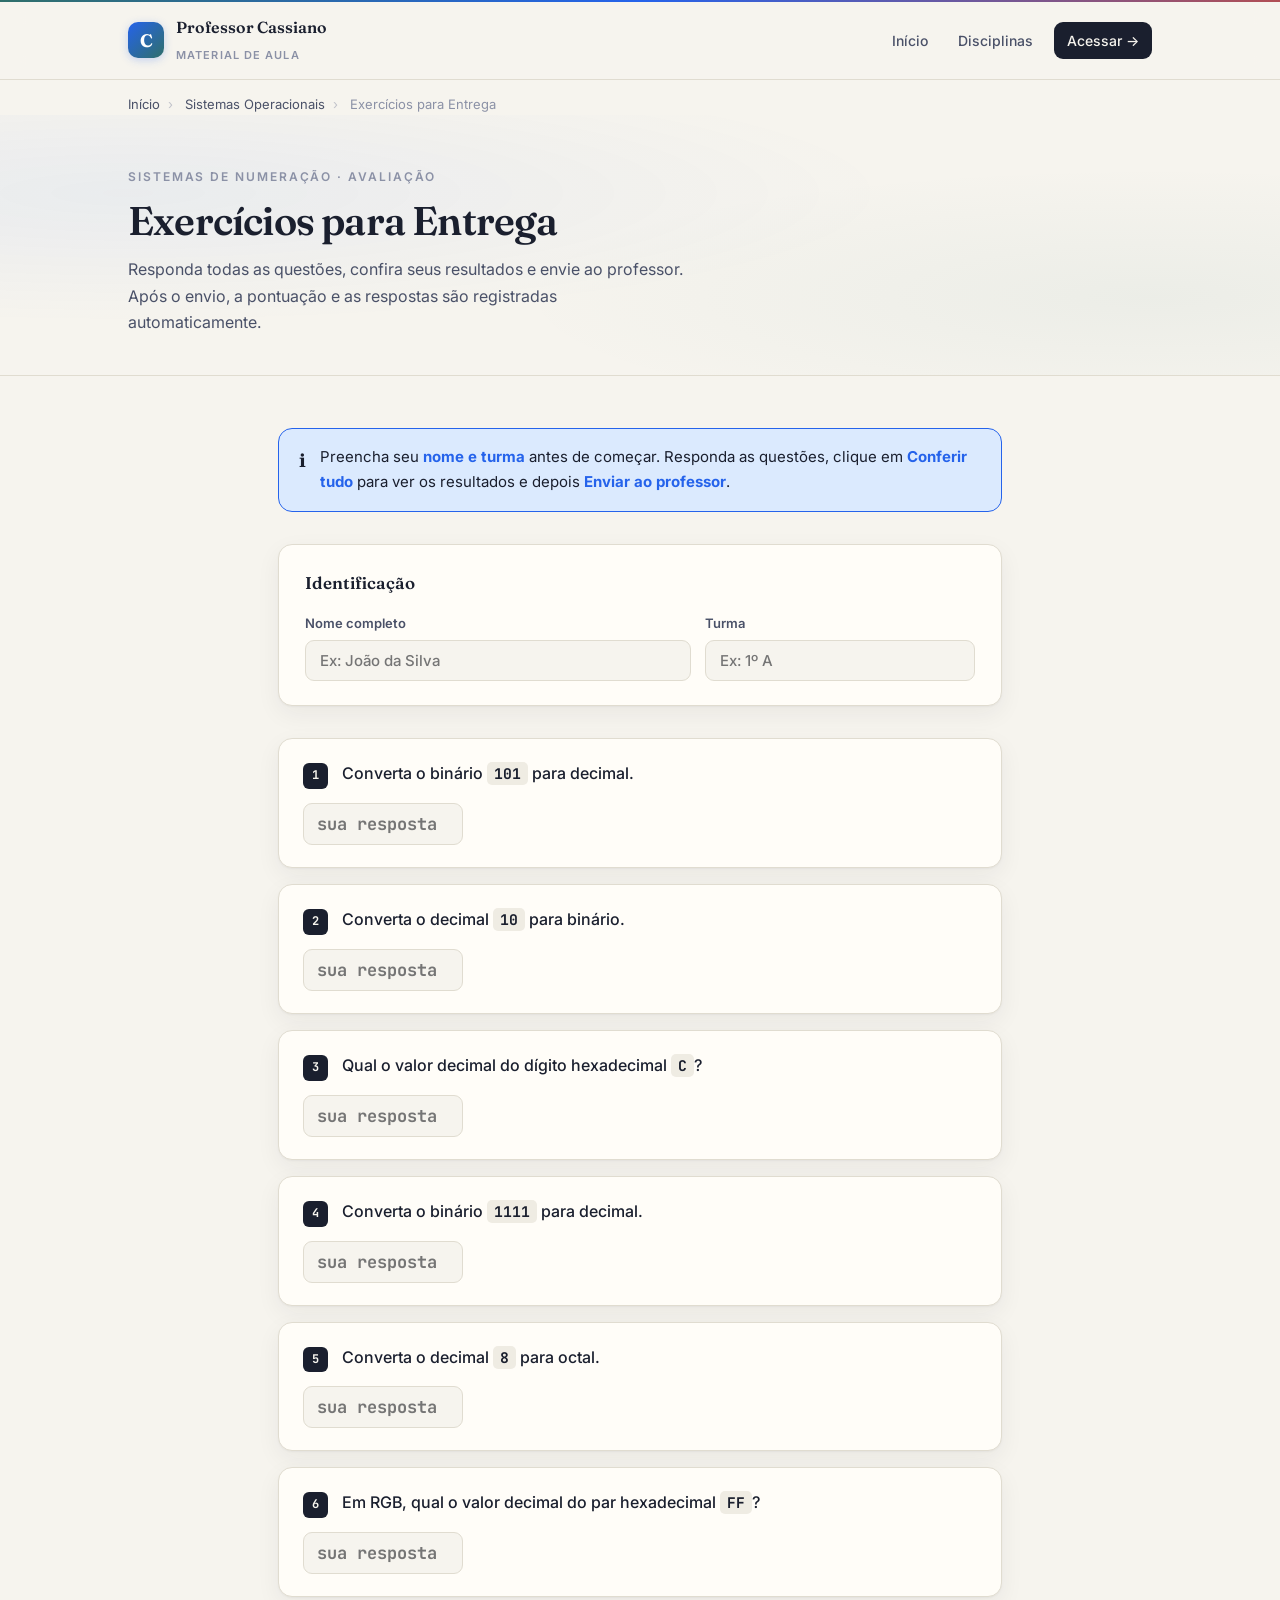
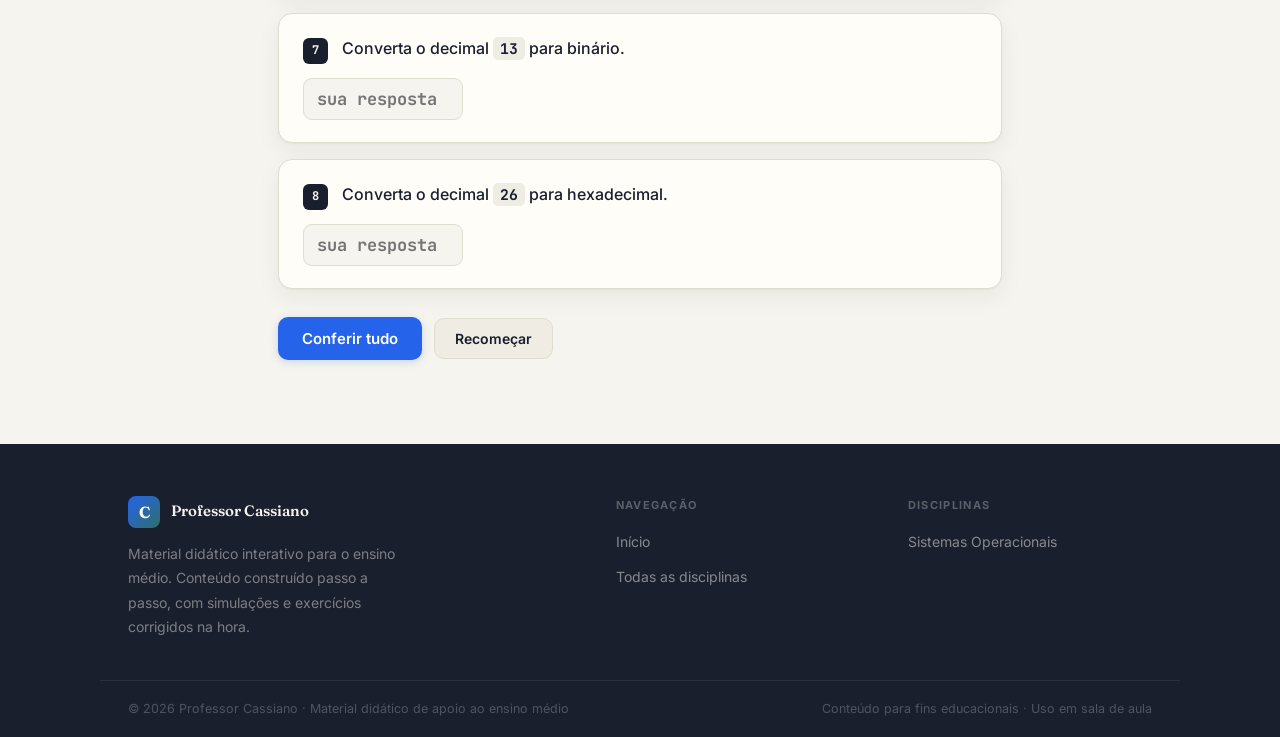
==== disciplinas/exercicios-numeracao.html @ 561bf7d7 "Adiciona página de exercícios para entrega com envio ao professor - Nova página exercicios-numeracao" ====
<!DOCTYPE html>
<html lang="pt-BR">
<head>
<meta charset="UTF-8">
<meta name="viewport" content="width=device-width, initial-scale=1.0">
<title>Exercícios para Entrega — Sistemas de Numeração</title>
<link rel="stylesheet" href="../assets/style.css">
<style>
  /* ---- identidade da página ---- */
  :root{ --info:#2563eb; }

  /* ---- hero ---- */
  .ex-hero{
    padding:52px 0 40px;border-bottom:1px solid var(--line);
    background:
      radial-gradient(ellipse 60% 50% at 10% 30%,rgba(37,99,235,.06),transparent),
      radial-gradient(ellipse 50% 50% at 90% 70%,rgba(47,111,106,.05),transparent);
  }
  .ex-hero .eyebrow{margin-bottom:12px;display:block;}
  .ex-hero h1{
    font-family:'Fraunces',serif;font-weight:600;
    font-size:clamp(28px,4.5vw,40px);letter-spacing:-.02em;line-height:1.08;
    margin-bottom:14px;
  }
  .ex-hero p{font-size:16px;color:var(--ink-soft);max-width:560px;}

  /* ---- aviso/instrução ---- */
  .notice{
    background:var(--dev-bg);border:1px solid var(--dev);border-radius:var(--radius);
    padding:16px 20px;margin-bottom:32px;
    display:flex;gap:14px;align-items:flex-start;
  }
  .notice-icon{font-size:18px;flex-shrink:0;margin-top:1px;}
  .notice p{margin:0;font-size:15px;color:var(--ink);}
  .notice p strong{color:var(--dev);}

  /* ---- identificação do aluno ---- */
  .student-card{
    background:var(--card);border:1px solid var(--line);border-radius:var(--radius);
    padding:24px 26px;margin-bottom:32px;box-shadow:var(--shadow);
  }
  .student-card h3{
    font-family:'Fraunces',serif;font-size:17px;font-weight:600;
    margin-bottom:16px;color:var(--ink);
  }
  .field-row{display:grid;grid-template-columns:2fr 1fr;gap:14px;}
  .field-group{display:flex;flex-direction:column;gap:6px;}
  .field-group label{font-size:13px;font-weight:600;color:var(--ink-soft);}
  .field-group input{
    font-family:'Inter',sans-serif;font-size:15px;font-weight:500;
    padding:10px 14px;border:1px solid var(--line);border-radius:9px;
    background:var(--paper);color:var(--ink);transition:border-color .15s;
  }
  .field-group input:focus{outline:none;border-color:var(--info);}
  .field-error{border-color:var(--hex)!important;background:var(--hex-bg)!important;}

  /* ---- questões ---- */
  .questions-list{display:flex;flex-direction:column;gap:16px;margin-bottom:28px;}
  .q-card{
    background:var(--card);border:1.5px solid var(--line);border-radius:var(--radius);
    padding:22px 24px;box-shadow:var(--shadow);
    transition:border-color .2s;
  }
  .q-card.answered-ok {border-color:var(--bin);}
  .q-card.answered-no {border-color:var(--hex);}
  .q-header{display:flex;align-items:flex-start;gap:14px;margin-bottom:14px;}
  .q-num{
    font-family:'JetBrains Mono',monospace;font-size:12px;font-weight:700;
    color:var(--paper);background:var(--ink);border-radius:6px;
    padding:3px 9px;flex-shrink:0;margin-top:2px;
    transition:background .2s;
  }
  .q-card.answered-ok .q-num{background:var(--bin);}
  .q-card.answered-no .q-num{background:var(--hex);}
  .q-text{font-size:16px;color:var(--ink);font-weight:500;line-height:1.5;}
  .q-text code{
    font-family:'JetBrains Mono',monospace;font-size:.92em;font-weight:700;
    background:var(--paper-2);padding:2px 7px;border-radius:5px;
  }

  .q-answer{display:flex;align-items:center;gap:10px;margin-top:4px;}
  .q-answer input{
    font-family:'JetBrains Mono',monospace;font-size:17px;font-weight:700;
    width:160px;padding:9px 13px;border:1.5px solid var(--line);border-radius:9px;
    background:var(--paper);color:var(--ink);transition:border-color .15s;
  }
  .q-answer input:focus{outline:none;border-color:var(--info);}
  .q-answer input:disabled{
    background:var(--paper-2);color:var(--ink-soft);cursor:default;
  }

  .q-feedback{
    margin-top:12px;padding:11px 15px;border-radius:9px;
    font-size:14.5px;font-weight:500;display:none;
  }
  .q-feedback.ok{display:flex;align-items:flex-start;gap:10px;background:var(--bin-bg);color:var(--bin);border:1px solid var(--bin);}
  .q-feedback.no{display:flex;align-items:flex-start;gap:10px;background:var(--hex-bg);color:var(--hex);border:1px solid var(--hex);}
  .q-feedback .fb-icon{font-size:16px;flex-shrink:0;}
  .q-feedback .fb-body .sol{display:block;margin-top:4px;font-size:13px;color:var(--ink-soft);font-weight:400;}
  .q-feedback .fb-body code{background:rgba(255,255,255,.5);}

  /* ---- ações ---- */
  .actions-bar{
    display:flex;gap:12px;align-items:center;flex-wrap:wrap;
    margin-bottom:32px;
  }
  .btn-primary{
    font-family:'Inter',sans-serif;font-size:15px;font-weight:600;
    padding:12px 24px;border-radius:10px;border:none;cursor:pointer;
    background:var(--info);color:#fff;
    transition:opacity .15s,transform .12s;box-shadow:0 2px 8px rgba(37,99,235,.22);
  }
  .btn-primary:hover{opacity:.9;}
  .btn-primary:active{transform:scale(.97);}
  .btn-primary:disabled{opacity:.4;cursor:default;transform:none;}
  .btn-ghost{
    font-family:'Inter',sans-serif;font-size:14px;font-weight:600;
    padding:11px 20px;border-radius:10px;cursor:pointer;
    background:var(--paper-2);color:var(--ink);border:1px solid var(--line);
    transition:background .15s;
  }
  .btn-ghost:hover{background:var(--card);}

  /* ---- resultado ---- */
  .result-section{
    background:var(--card);border:1px solid var(--line);border-radius:var(--radius);
    padding:28px;box-shadow:var(--shadow);margin-bottom:28px;display:none;
  }
  .result-section.show{display:block;}
  .result-score{
    display:flex;align-items:center;gap:20px;
    background:var(--ink);color:var(--paper);border-radius:12px;
    padding:20px 24px;margin-bottom:24px;flex-wrap:wrap;
  }
  .score-num{
    font-family:'Fraunces',serif;font-size:42px;font-weight:700;line-height:1;
    color:var(--paper);
  }
  .score-label{font-size:14px;color:rgba(246,244,238,.6);}
  .score-pct{
    margin-left:auto;font-family:'JetBrains Mono',monospace;
    font-size:22px;font-weight:700;
  }

  .result-table{width:100%;border-collapse:collapse;margin-bottom:8px;}
  .result-table th{
    font-size:11px;letter-spacing:.08em;text-transform:uppercase;
    font-weight:700;color:var(--ink-faint);padding:8px 12px;
    background:var(--paper-2);text-align:left;
  }
  .result-table td{
    padding:10px 12px;font-size:14px;color:var(--ink-soft);
    border-top:1px solid var(--line-soft);
  }
  .result-table td.q-label{font-weight:600;color:var(--ink);white-space:nowrap;}
  .result-table td.a-student{font-family:'JetBrains Mono',monospace;font-weight:700;}
  .result-table td.a-correct{font-family:'JetBrains Mono',monospace;color:var(--ink-faint);}
  .result-table td.status-ok{color:var(--bin);font-weight:700;}
  .result-table td.status-no{color:var(--hex);font-weight:700;}
  .result-table tr:first-child td{border-top:none;}

  /* ---- formulário de envio ---- */
  .send-section{
    background:var(--dev-bg);border:1.5px solid var(--dev);
    border-radius:var(--radius);padding:28px;
    display:none;
  }
  .send-section.show{display:block;}
  .send-section h3{
    font-family:'Fraunces',serif;font-size:20px;font-weight:600;
    color:var(--ink);margin-bottom:6px;
  }
  .send-section > p{font-size:14px;color:var(--ink-soft);margin-bottom:20px;}

  .send-info-grid{
    display:grid;grid-template-columns:repeat(2,1fr);gap:10px;
    background:rgba(255,255,255,.5);border-radius:10px;padding:14px;
    margin-bottom:20px;font-size:14px;
  }
  .send-info-grid span{color:var(--ink-soft);}
  .send-info-grid strong{color:var(--ink);}

  .send-actions{display:flex;align-items:center;gap:14px;flex-wrap:wrap;}
  .btn-send{
    font-family:'Inter',sans-serif;font-size:15px;font-weight:600;
    padding:13px 28px;border-radius:10px;border:none;cursor:pointer;
    background:var(--dev);color:#fff;
    transition:opacity .15s,transform .12s;
    box-shadow:0 3px 10px rgba(37,99,235,.28);
    display:flex;align-items:center;gap:10px;
  }
  .btn-send:hover{opacity:.9;}
  .btn-send:active{transform:scale(.97);}
  .btn-send:disabled{opacity:.4;cursor:default;}
  .send-note{font-size:13px;color:var(--ink-faint);}

  /* ---- sucesso ---- */
  .success-banner{
    background:var(--bin-bg);border:1.5px solid var(--bin);border-radius:var(--radius);
    padding:28px;text-align:center;display:none;
  }
  .success-banner.show{display:block;}
  .success-banner h3{font-family:'Fraunces',serif;font-size:22px;font-weight:600;color:var(--bin);margin-bottom:8px;}
  .success-banner p{font-size:15px;color:var(--ink-soft);}

  /* mobile */
  @media(max-width:600px){
    .field-row{grid-template-columns:1fr;}
    .send-info-grid{grid-template-columns:1fr;}
  }
</style>
</head>
<body>

<div id="site-header"></div>

<nav class="crumbs">
  <a href="../index.html">Início</a><span>›</span>
  <a href="sistemas-operacionais.html">Sistemas Operacionais</a><span>›</span>
  Exercícios para Entrega
</nav>

<main>
  <section class="ex-hero">
    <div class="container">
      <span class="eyebrow">Sistemas de Numeração · Avaliação</span>
      <h1>Exercícios para Entrega</h1>
      <p>Responda todas as questões, confira seus resultados e envie ao professor. Após o envio, a pontuação e as respostas são registradas automaticamente.</p>
    </div>
  </section>

  <section class="block">
    <div class="narrow">

      <!-- Instrução -->
      <div class="notice">
        <div class="notice-icon">ℹ</div>
        <p>Preencha seu <strong>nome e turma</strong> antes de começar. Responda as questões, clique em <strong>Conferir tudo</strong> para ver os resultados e depois <strong>Enviar ao professor</strong>.</p>
      </div>

      <!-- Identificação -->
      <div class="student-card">
        <h3>Identificação</h3>
        <div class="field-row">
          <div class="field-group">
            <label for="studentName">Nome completo</label>
            <input type="text" id="studentName" placeholder="Ex: João da Silva" autocomplete="name">
          </div>
          <div class="field-group">
            <label for="studentTurma">Turma</label>
            <input type="text" id="studentTurma" placeholder="Ex: 1º A" autocomplete="off">
          </div>
        </div>
      </div>

      <!-- Questões -->
      <div class="questions-list" id="questionsList"></div>

      <!-- Ações -->
      <div class="actions-bar">
        <button class="btn-primary" id="btnCheck" onclick="checkAll()">Conferir tudo</button>
        <button class="btn-ghost" onclick="resetAll()">Recomeçar</button>
      </div>

      <!-- Resultado -->
      <div class="result-section" id="resultSection">
        <div class="result-score">
          <div>
            <div class="score-num" id="scoreNum">—</div>
            <div class="score-label">questões certas</div>
          </div>
          <div style="color:rgba(246,244,238,.4);font-size:28px;font-weight:300;">de 8</div>
          <div class="score-pct" id="scorePct"></div>
        </div>
        <table class="result-table">
          <thead>
            <tr>
              <th>Questão</th>
              <th>Sua resposta</th>
              <th>Resposta correta</th>
              <th>Resultado</th>
            </tr>
          </thead>
          <tbody id="resultTableBody"></tbody>
        </table>
      </div>

      <!-- Envio -->
      <div class="send-section" id="sendSection">
        <h3>Enviar ao professor</h3>
        <p>Confira seus dados abaixo e clique em enviar. O professor receberá suas respostas por e-mail.</p>
        <div class="send-info-grid" id="sendInfoGrid"></div>
        <div class="send-actions">
          <button class="btn-send" id="btnSend" onclick="submitResults()">
            <span>Enviar ao professor</span>
            <span>→</span>
          </button>
          <span class="send-note" id="sendNote"></span>
        </div>
        <!-- Formulário oculto — Formspree -->
        <form id="hiddenForm"
              action="https://formspree.io/f/mjgdnklv"
              method="POST"
              style="display:none;">
          <input type="hidden" name="_subject"  id="fSubject">
          <input type="hidden" name="aluno"     id="fAluno">
          <input type="hidden" name="turma"     id="fTurma">
          <input type="hidden" name="pontuacao" id="fPontuacao">
          <input type="hidden" name="data"      id="fData">
          <input type="hidden" name="resultados" id="fResultados">
          <!-- redireciona de volta para esta página após envio bem-sucedido -->
          <input type="hidden" name="_next"     value="?enviado=1">
        </form>
      </div>

      <!-- Sucesso (mostrado via ?enviado=1 na URL) -->
      <div class="success-banner" id="successBanner">
        <h3>Exercícios enviados!</h3>
        <p>O professor receberá suas respostas por e-mail em instantes.<br>Pode fechar esta página.</p>
      </div>

    </div>
  </section>
</main>

<div id="site-footer"></div>
<script src="../assets/disciplinas.js"></script>
<script src="../assets/shell.js" data-base="../"></script>
<script>
var QUESTIONS = [
  { t:'Converta o binário <code>101</code> para decimal.',                     a:'5',    sol:'2² + 2⁰ = 4 + 0 + 1 = 5' },
  { t:'Converta o decimal <code>10</code> para binário.',                      a:'1010', sol:'10 = 8 + 2 → 1010' },
  { t:'Qual o valor decimal do dígito hexadecimal <code>C</code>?',            a:'12',   sol:'A=10, B=11, C=12' },
  { t:'Converta o binário <code>1111</code> para decimal.',                    a:'15',   sol:'8 + 4 + 2 + 1 = 15' },
  { t:'Converta o decimal <code>8</code> para octal.',                         a:'10',   sol:'O octal vira a casa no 8: 8₁₀ = 10₈' },
  { t:'Em RGB, qual o valor decimal do par hexadecimal <code>FF</code>?',      a:'255',  sol:'F=15: 15×16 + 15 = 255' },
  { t:'Converta o decimal <code>13</code> para binário.',                      a:'1101', sol:'13÷2: restos 1,0,1,1 → lidos de baixo: 1101' },
  { t:'Converta o decimal <code>26</code> para hexadecimal.',                  a:'1A',   sol:'26 = 16 + 10 → 1 e A → 1A' }
];

var checked = false;

function norm(s){ return (s||'').toString().trim().toUpperCase().replace(/^0X/,'').replace(/^#/,''); }

/* ---- renderiza as questões ---- */
function renderQuestions(){
  var list = document.getElementById('questionsList');
  list.innerHTML = '';
  QUESTIONS.forEach(function(q, i){
    var card = document.createElement('div');
    card.className = 'q-card';
    card.id = 'qcard'+i;
    card.innerHTML =
      '<div class="q-header">'+
        '<span class="q-num" id="qnum'+i+'">'+(i+1)+'</span>'+
        '<span class="q-text">'+q.t+'</span>'+
      '</div>'+
      '<div class="q-answer">'+
        '<input type="text" id="qi'+i+'" placeholder="sua resposta" autocomplete="off">'+
      '</div>'+
      '<div class="q-feedback" id="qf'+i+'"></div>';
    list.appendChild(card);
  });
}

/* ---- confere todas as questões ---- */
function checkAll(){
  var name  = document.getElementById('studentName').value.trim();
  var turma = document.getElementById('studentTurma').value.trim();

  /* valida identificação */
  var nameInput  = document.getElementById('studentName');
  var turmaInput = document.getElementById('studentTurma');
  nameInput.classList.remove('field-error');
  turmaInput.classList.remove('field-error');
  if(!name)  { nameInput.classList.add('field-error');  nameInput.focus(); return; }
  if(!turma) { turmaInput.classList.add('field-error'); turmaInput.focus(); return; }

  checked = true;
  var ok = 0;
  var rows = '';
  var detalhes = '';

  detalhes += 'ALUNO: '+name+'\nTURMA: '+turma+'\nDATA: '+new Date().toLocaleString('pt-BR')+'\n\n';
  detalhes += '=== QUESTÕES ===\n';

  QUESTIONS.forEach(function(q, i){
    var inp    = document.getElementById('qi'+i);
    var given  = norm(inp.value);
    var correct= norm(q.a);
    var isOk   = given === correct;
    if(isOk) ok++;

    /* feedback visual no card */
    var card = document.getElementById('qcard'+i);
    card.classList.remove('answered-ok','answered-no');
    card.classList.add(isOk ? 'answered-ok' : 'answered-no');
    inp.disabled = true;

    var fb = document.getElementById('qf'+i);
    if(isOk){
      fb.className = 'q-feedback ok';
      fb.innerHTML = '<span class="fb-icon">✓</span><span class="fb-body">Correto! <span class="sol">'+q.sol+'</span></span>';
    } else {
      fb.className = 'q-feedback no';
      fb.innerHTML = '<span class="fb-icon">✗</span><span class="fb-body">Resposta: <code>'+(inp.value||'—')+'</code> &nbsp;·&nbsp; Correta: <code>'+q.a+'</code><span class="sol">'+q.sol+'</span></span>';
    }

    /* linha da tabela de resultado */
    var qLabel = 'Questão '+(i+1);
    rows += '<tr>'+
      '<td class="q-label">'+qLabel+'</td>'+
      '<td class="a-student">'+(inp.value||'—')+'</td>'+
      '<td class="a-correct">'+q.a+'</td>'+
      '<td class="'+(isOk?'status-ok':'status-no')+'">'+(isOk?'✓ Certo':'✗ Errado')+'</td>'+
    '</tr>';

    /* texto para o e-mail */
    detalhes += '\nQ'+(i+1)+': '+(isOk?'✓ CERTO':'✗ ERRADO')+
      '\nPergunta: '+q.t.replace(/<[^>]+>/g,'')+
      '\nResposta: '+(inp.value||'(sem resposta)')+
      (isOk?'':'\nCorreta: '+q.a)+
      '\n';
  });

  var pct = Math.round(ok/QUESTIONS.length*100);
  detalhes += '\n=== PONTUAÇÃO: '+ok+' / '+QUESTIONS.length+' ('+pct+'%) ===';

  /* preenche seção de resultado */
  document.getElementById('scoreNum').textContent = ok;
  document.getElementById('scorePct').textContent = pct+'%';
  document.getElementById('resultTableBody').innerHTML = rows;
  document.getElementById('resultSection').classList.add('show');

  /* preenche seção de envio */
  var dataStr = new Date().toLocaleString('pt-BR');
  document.getElementById('sendInfoGrid').innerHTML =
    '<span>Aluno:</span><strong>'+name+'</strong>'+
    '<span>Turma:</span><strong>'+turma+'</strong>'+
    '<span>Pontuação:</span><strong>'+ok+' / '+QUESTIONS.length+' ('+pct+'%)</strong>'+
    '<span>Data/hora:</span><strong>'+dataStr+'</strong>';

  /* preenche campos ocultos do formulário */
  document.getElementById('fSubject').value   = 'Exercícios — '+name+' ('+turma+') · '+ok+'/'+QUESTIONS.length;
  document.getElementById('fAluno').value     = name;
  document.getElementById('fTurma').value     = turma;
  document.getElementById('fPontuacao').value = ok+' / '+QUESTIONS.length+' ('+pct+'%)';
  document.getElementById('fData').value      = dataStr;
  document.getElementById('fResultados').value= detalhes;

  document.getElementById('sendSection').classList.add('show');
  document.getElementById('btnCheck').disabled = true;

  /* scroll suave para o resultado */
  document.getElementById('resultSection').scrollIntoView({behavior:'smooth',block:'start'});
}

/* ---- submete via formulário oculto ---- */
function submitResults(){
  var btn  = document.getElementById('btnSend');
  var note = document.getElementById('sendNote');

  /* verifica se o ID do Formspree foi configurado */
  var form = document.getElementById('hiddenForm');
  if(form.action.indexOf('SUBSTITUA_PELO_SEU_ID') !== -1){
    note.textContent = '⚠ Configure o Formspree antes de ativar o envio (veja as instruções no código).';
    note.style.color = 'var(--hex)';
    return;
  }

  btn.disabled = true;
  btn.querySelector('span').textContent = 'Enviando…';
  note.textContent = '';

  var data = new FormData(form);
  fetch(form.action, {
    method:'POST',
    body:data,
    headers:{'Accept':'application/json'}
  })
  .then(function(r){
    if(r.ok){
      document.getElementById('sendSection').style.display = 'none';
      document.getElementById('successBanner').classList.add('show');
      document.getElementById('successBanner').scrollIntoView({behavior:'smooth'});
    } else {
      throw new Error('Falha no envio');
    }
  })
  .catch(function(){
    btn.disabled = false;
    btn.querySelector('span').textContent = 'Enviar ao professor';
    note.textContent = 'Erro ao enviar. Tente novamente.';
    note.style.color = 'var(--hex)';
  });
}

/* ---- reinicia tudo ---- */
function resetAll(){
  checked = false;
  renderQuestions();
  document.getElementById('resultSection').classList.remove('show');
  document.getElementById('sendSection').classList.remove('show');
  document.getElementById('btnCheck').disabled = false;
}

/* ---- exibe banner se voltou do Formspree com ?enviado=1 ---- */
if(window.location.search.indexOf('enviado=1') !== -1){
  document.getElementById('successBanner').classList.add('show');
}

renderQuestions();
</script>
</body>
</html>
---- assets/style.css ----
/* ===================================================================
   PORTAL PROFESSOR CASSIANO — estilo compartilhado
   =================================================================== */

@import url('https://fonts.googleapis.com/css2?family=Fraunces:opsz,wght@9..144,400;9..144,500;9..144,600;9..144,700&family=Inter:wght@400;500;600&family=JetBrains+Mono:wght@400;500;700&display=swap');

:root{
  --ink:#1a1f2e;
  --ink-soft:#4a5168;
  --ink-faint:#8b91a6;
  --paper:#f6f4ee;
  --paper-2:#efece3;
  --card:#fffdf8;
  --line:#e0dcd0;
  --line-soft:#ebe7dc;

  --bin:#2f6f6a;   --bin-bg:#e3efed;
  --oct:#7a5ea8;   --oct-bg:#ede8f3;
  --dec:#b8742a;   --dec-bg:#f6ebdc;
  --hex:#b14e54;   --hex-bg:#f5e4e4;
  --dev:#2563eb;   --dev-bg:#dbeafe;

  --accent:#2f6f6a;
  --radius:14px;
  --shadow:0 1px 2px rgba(26,31,46,.04), 0 8px 24px rgba(26,31,46,.06);
  --shadow-lg:0 4px 8px rgba(26,31,46,.06), 0 20px 48px rgba(26,31,46,.10);
}

*{box-sizing:border-box;margin:0;padding:0;}
html{scroll-behavior:smooth;}
body{
  font-family:'Inter',sans-serif;
  background:var(--paper);
  color:var(--ink);
  line-height:1.65;
  -webkit-font-smoothing:antialiased;
}
@media(prefers-reduced-motion:reduce){
  html{scroll-behavior:auto;}
  *{animation:none!important;transition:none!important;}
}

/* ---------- PROTEÇÃO ANTI-CÓPIA ---------- */
.no-copy,.no-copy *{user-select:none;-webkit-user-select:none;}
.no-copy input,.no-copy textarea{user-select:text;-webkit-user-select:text;}
a{color:inherit;}

/* ---------- CABEÇALHO ---------- */
.site-header{
  position:sticky;top:0;z-index:30;
  background:rgba(246,244,238,.88);
  backdrop-filter:blur(12px);-webkit-backdrop-filter:blur(12px);
  border-bottom:1px solid var(--line);
}
.site-header::before{
  content:"";display:block;height:2px;
  background:linear-gradient(90deg,var(--bin),var(--dev),var(--hex));
}
.site-header .bar{
  max-width:1080px;margin:0 auto;padding:12px 28px;
  display:flex;align-items:center;justify-content:space-between;gap:20px;
}
.brand{display:flex;align-items:center;gap:12px;text-decoration:none;}
.brand .mark{
  width:36px;height:36px;border-radius:10px;flex-shrink:0;
  background:linear-gradient(135deg,var(--dev),var(--bin));
  color:#fff;
  display:flex;align-items:center;justify-content:center;
  font-family:'Fraunces',serif;font-weight:700;font-size:18px;
  box-shadow:0 2px 8px rgba(37,99,235,.25);
}
.brand .bt{font-family:'Fraunces',serif;font-weight:600;font-size:16px;line-height:1.1;color:var(--ink);}
.brand .bs{font-size:11px;letter-spacing:.1em;text-transform:uppercase;color:var(--ink-faint);font-weight:600;}

/* Nav desktop */
.site-nav{display:flex;gap:4px;align-items:center;}
.site-nav a{
  text-decoration:none;font-size:14px;font-weight:500;color:var(--ink-soft);
  padding:7px 13px;border-radius:9px;transition:background .15s,color .15s;
}
.site-nav a:hover{background:var(--card);color:var(--ink);}
.site-nav a.cta{
  background:var(--ink);color:var(--paper);
  margin-left:4px;
}
.site-nav a.cta:hover{opacity:.88;color:var(--paper);}

/* Nav toggle (mobile) */
.nav-toggle{
  display:none;flex-direction:column;justify-content:center;gap:5px;
  width:40px;height:40px;background:none;border:none;cursor:pointer;
  padding:8px;border-radius:8px;transition:background .15s;flex-shrink:0;
}
.nav-toggle:hover{background:var(--paper-2);}
.nav-toggle span{
  display:block;height:2px;background:var(--ink);border-radius:2px;
  transition:transform .22s,opacity .22s;
}
.nav-toggle.open span:nth-child(1){transform:translateY(7px) rotate(45deg);}
.nav-toggle.open span:nth-child(2){opacity:0;transform:scaleX(0);}
.nav-toggle.open span:nth-child(3){transform:translateY(-7px) rotate(-45deg);}

/* breadcrumb */
.crumbs{max-width:1080px;margin:0 auto;padding:14px 28px 0;font-size:13px;color:var(--ink-faint);}
.crumbs a{color:var(--ink-soft);text-decoration:none;}
.crumbs a:hover{color:var(--accent);}
.crumbs span{margin:0 8px;opacity:.5;}

/* ---------- RODAPÉ DARK ---------- */
.site-footer{background:var(--ink);margin-top:0;}
.ft-inner{
  max-width:1080px;margin:0 auto;padding:52px 28px 40px;
  display:grid;grid-template-columns:1.8fr 1fr 1fr;gap:48px;
}
.ft-col-brand p{font-size:14px;color:rgba(246,244,238,.45);margin-top:14px;line-height:1.75;max-width:280px;}
.ft-logo{display:flex;align-items:center;gap:11px;text-decoration:none;color:var(--paper);}
.ft-logo .mark{
  width:32px;height:32px;border-radius:8px;flex-shrink:0;
  background:linear-gradient(135deg,var(--dev),var(--bin));color:#fff;
  display:flex;align-items:center;justify-content:center;
  font-family:'Fraunces',serif;font-weight:700;font-size:16px;
}
.ft-logo .bt{font-family:'Fraunces',serif;font-weight:600;font-size:15px;color:var(--paper);}
.ft-col-title{
  font-size:11px;letter-spacing:.12em;text-transform:uppercase;
  font-weight:700;color:rgba(246,244,238,.3);margin-bottom:14px;
}
.ft-links{list-style:none;}
.ft-links li{margin-bottom:9px;}
.ft-links a{
  color:rgba(246,244,238,.5);text-decoration:none;
  font-size:14px;transition:color .15s;
}
.ft-links a:hover{color:var(--paper);}
.ft-bottom{
  border-top:1px solid rgba(246,244,238,.07);
  max-width:1080px;margin:0 auto;padding:18px 28px;
  display:flex;justify-content:space-between;align-items:center;
  gap:12px;flex-wrap:wrap;
}
.ft-bottom p{font-size:12.5px;color:rgba(246,244,238,.25);}

/* ---------- COMPONENTES GERAIS ---------- */
.container{max-width:1080px;margin:0 auto;padding:0 28px;}
.narrow{max-width:780px;margin:0 auto;padding:0 28px;}
.eyebrow{font-size:12px;letter-spacing:.16em;text-transform:uppercase;color:var(--ink-faint);font-weight:600;}

/* grade de cartões */
.card-grid{display:grid;grid-template-columns:repeat(auto-fill,minmax(290px,1fr));gap:18px;margin-top:8px;}
.tile{
  display:block;text-decoration:none;color:inherit;
  background:var(--card);border:1px solid var(--line);border-radius:var(--radius);
  padding:26px;box-shadow:var(--shadow);
  transition:transform .18s, box-shadow .18s, border-color .18s;
  position:relative;overflow:hidden;
}
.tile::before{
  content:"";position:absolute;left:0;top:0;bottom:0;width:4px;
  background:var(--tile-color,var(--accent));
  transition:width .18s;
}
.tile:hover{
  transform:translateY(-4px);
  box-shadow:var(--shadow-lg);
  border-color:var(--tile-color,var(--accent));
}
.tile:hover::before{width:5px;}
.tile.soon{opacity:.6;pointer-events:none;}
.tile .tnum{font-family:'JetBrains Mono',monospace;font-size:12px;font-weight:700;color:var(--tile-color,var(--accent));}
.tile h3{font-family:'Fraunces',serif;font-weight:600;font-size:21px;margin:6px 0 8px;line-height:1.15;}
.tile p{font-size:14px;color:var(--ink-soft);line-height:1.55;}
.tile .meta{margin-top:16px;font-size:12.5px;color:var(--ink-faint);display:flex;align-items:center;gap:7px;}
.tile .badge{
  font-size:10.5px;letter-spacing:.08em;text-transform:uppercase;font-weight:700;
  padding:3px 8px;border-radius:20px;background:var(--paper-2);color:var(--ink-faint);
}
.tile .badge.live{background:var(--bin-bg);color:var(--bin);}
.tile .arrow{margin-left:auto;font-size:16px;color:var(--tile-color,var(--accent));transition:transform .18s;}
.tile:hover .arrow{transform:translateX(3px);}

/* hero genérico de página interna */
.page-hero{padding:54px 0 40px;border-bottom:1px solid var(--line-soft);}
.page-hero h1{font-family:'Fraunces',serif;font-weight:600;font-size:clamp(30px,5vw,44px);letter-spacing:-.02em;line-height:1.05;margin:14px 0 16px;}
.page-hero p{font-size:17px;color:var(--ink-soft);max-width:580px;}

section.block{padding:52px 0;}
section.block > .container > h2, section.block > .narrow > h2{
  font-family:'Fraunces',serif;font-weight:600;font-size:26px;margin-bottom:6px;
}
section.block .sub{font-size:15px;color:var(--ink-soft);margin-bottom:28px;}

/* ---------- ANIMAÇÕES DE ENTRADA ---------- */
.anim{opacity:0;transform:translateY(22px);transition:opacity .5s ease,transform .5s ease;}
.anim.visible{opacity:1;transform:translateY(0);}
.anim-d1{transition-delay:.08s;}
.anim-d2{transition-delay:.16s;}
.anim-d3{transition-delay:.24s;}
.anim-d4{transition-delay:.32s;}

/* ---------- MOBILE ---------- */
@media(max-width:680px){
  .site-header .bar{padding:10px 18px;}
  .nav-toggle{display:flex;}
  .site-nav{
    display:none;position:absolute;top:100%;left:0;right:0;
    background:var(--paper);border-bottom:1px solid var(--line);
    padding:10px 18px 14px;flex-direction:column;gap:2px;
    box-shadow:0 10px 28px rgba(26,31,46,.10);
  }
  .site-nav.open{display:flex;}
  .site-nav a{padding:10px 14px;border-radius:9px;}
  .site-nav a.cta{margin-top:4px;text-align:center;justify-content:center;}
  .brand .bs{display:none;}
  .container,.narrow{padding:0 18px;}
  .crumbs{padding:12px 18px 0;}
  .ft-inner{grid-template-columns:1fr;gap:32px;padding:40px 18px 28px;}
  .ft-bottom{padding:16px 18px;flex-direction:column;align-items:flex-start;gap:6px;}
}
@media(max-width:860px){
  .ft-inner{grid-template-columns:1fr 1fr;padding:44px 28px 32px;}
  .ft-col-brand{grid-column:1/-1;}
}
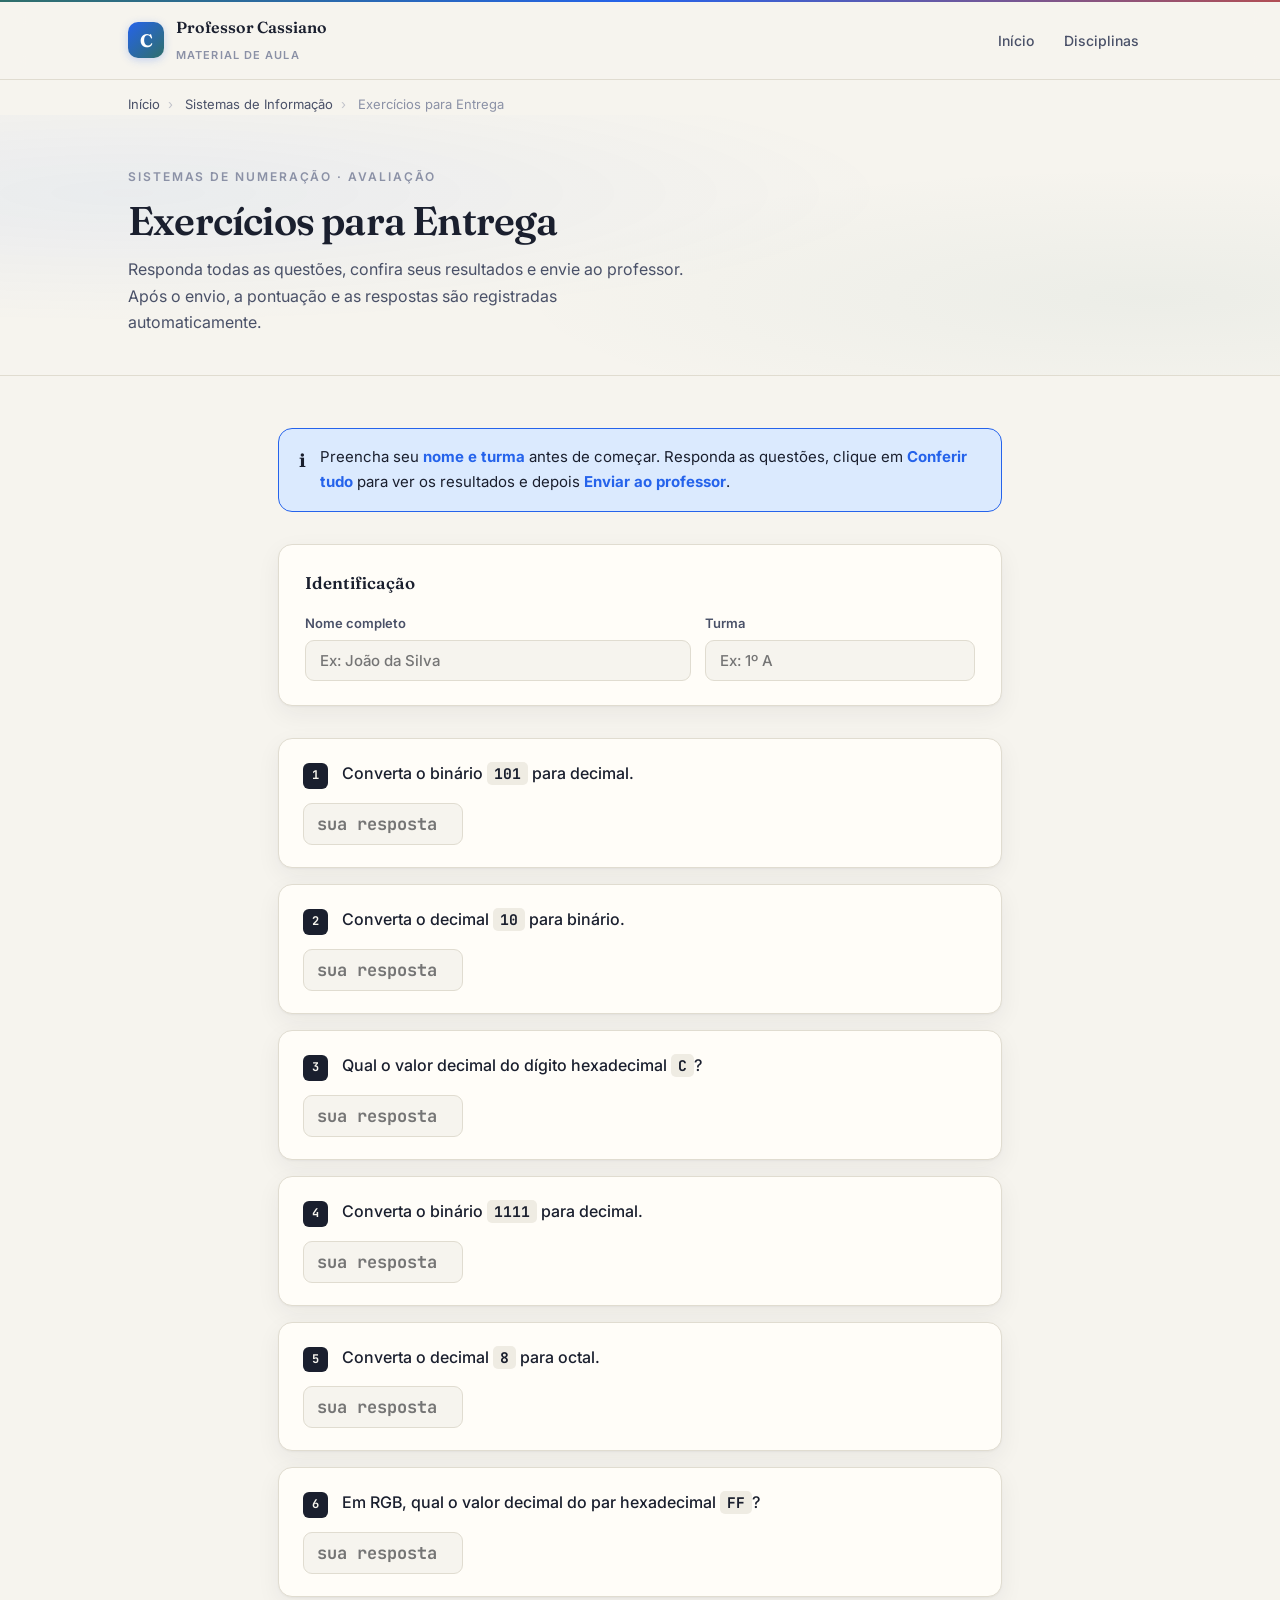
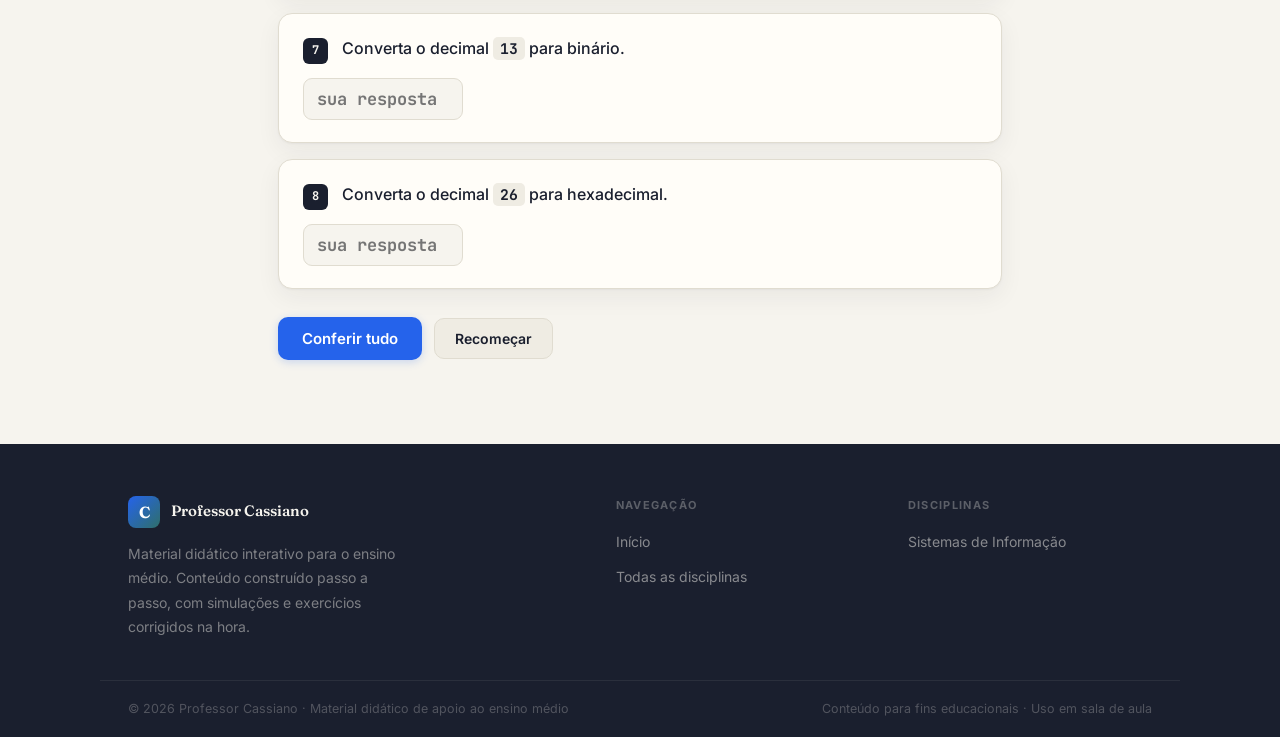
==== commit b2c4c37e: "Corrige nome da disciplina para Sistemas de Informação Renomeia disciplinas/sistemas-operacionais.ht" ====
--- a/disciplinas/exercicios-numeracao.html
+++ b/disciplinas/exercicios-numeracao.html
@@ -216,7 +216,7 @@
 
 <nav class="crumbs">
   <a href="../index.html">Início</a><span>›</span>
-  <a href="sistemas-operacionais.html">Sistemas Operacionais</a><span>›</span>
+  <a href="sistemas-de-informacao.html">Sistemas de Informação</a><span>›</span>
   Exercícios para Entrega
 </nav>
 
